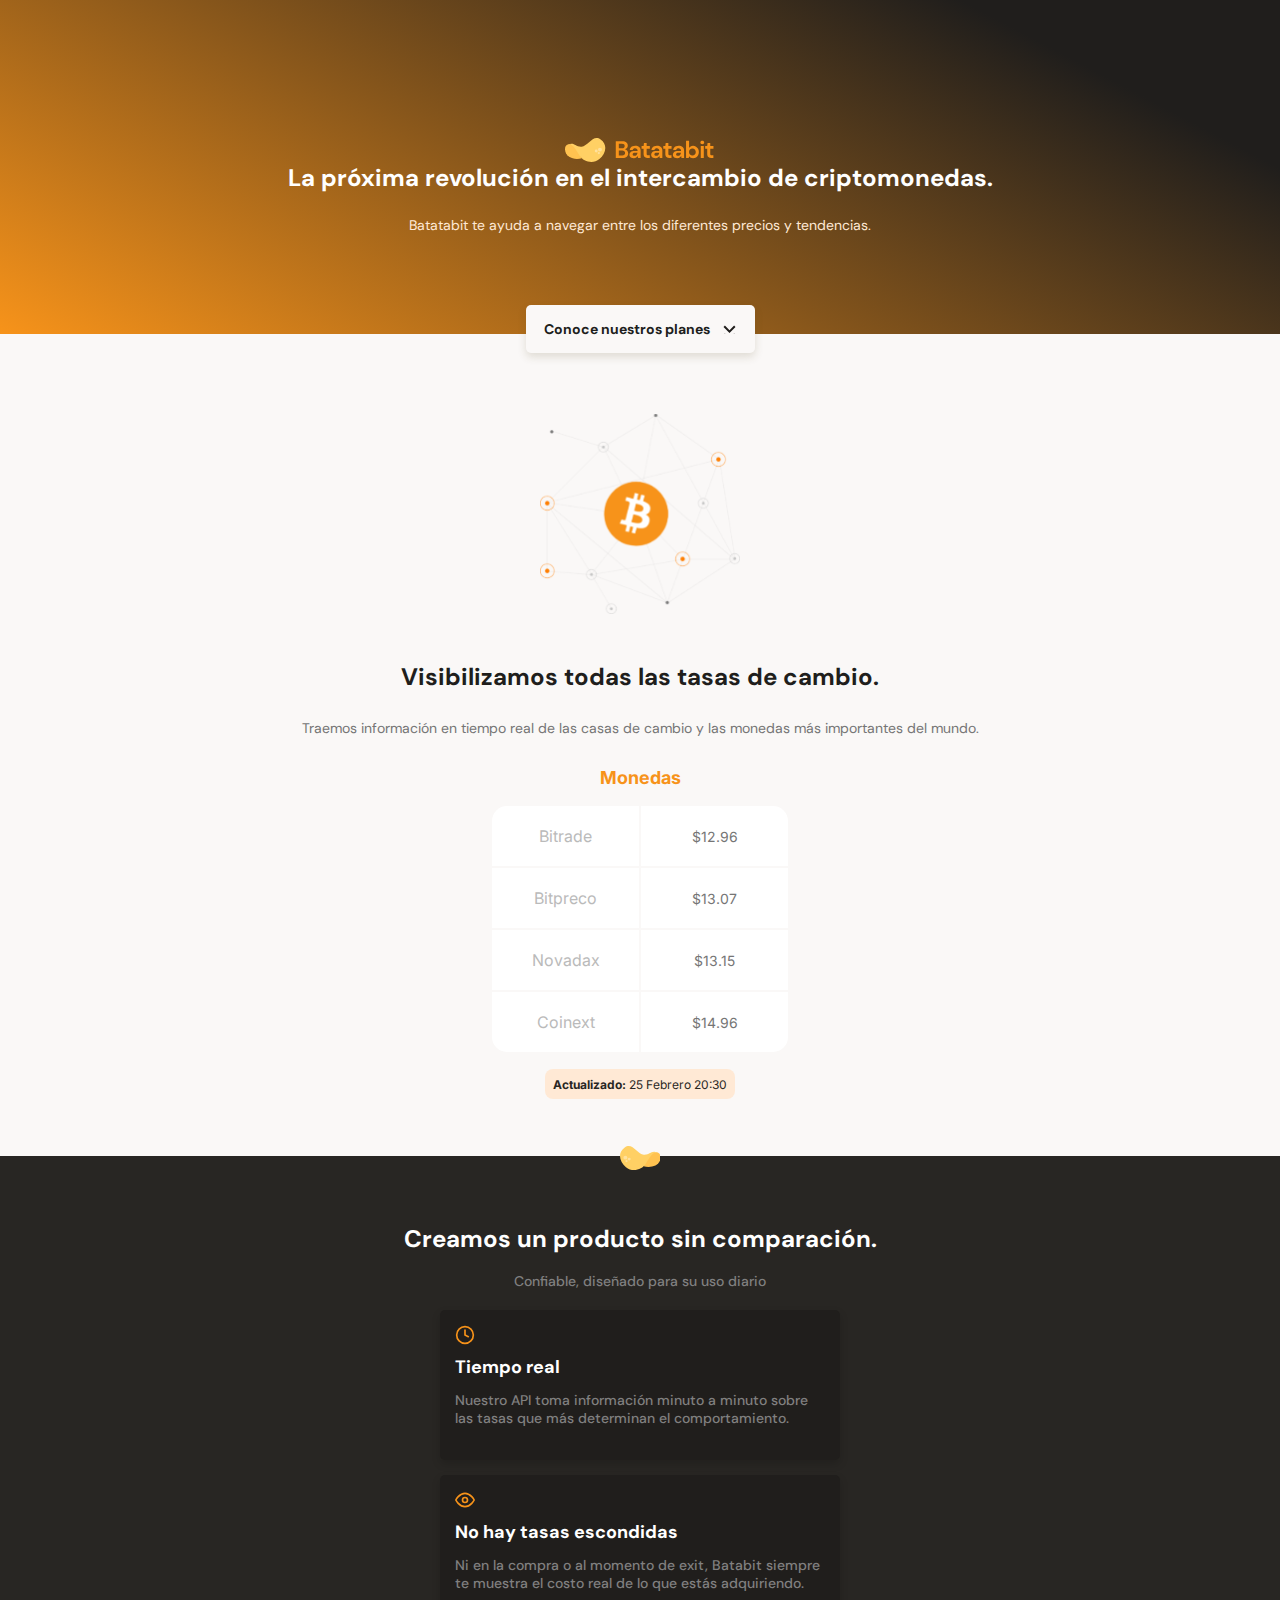
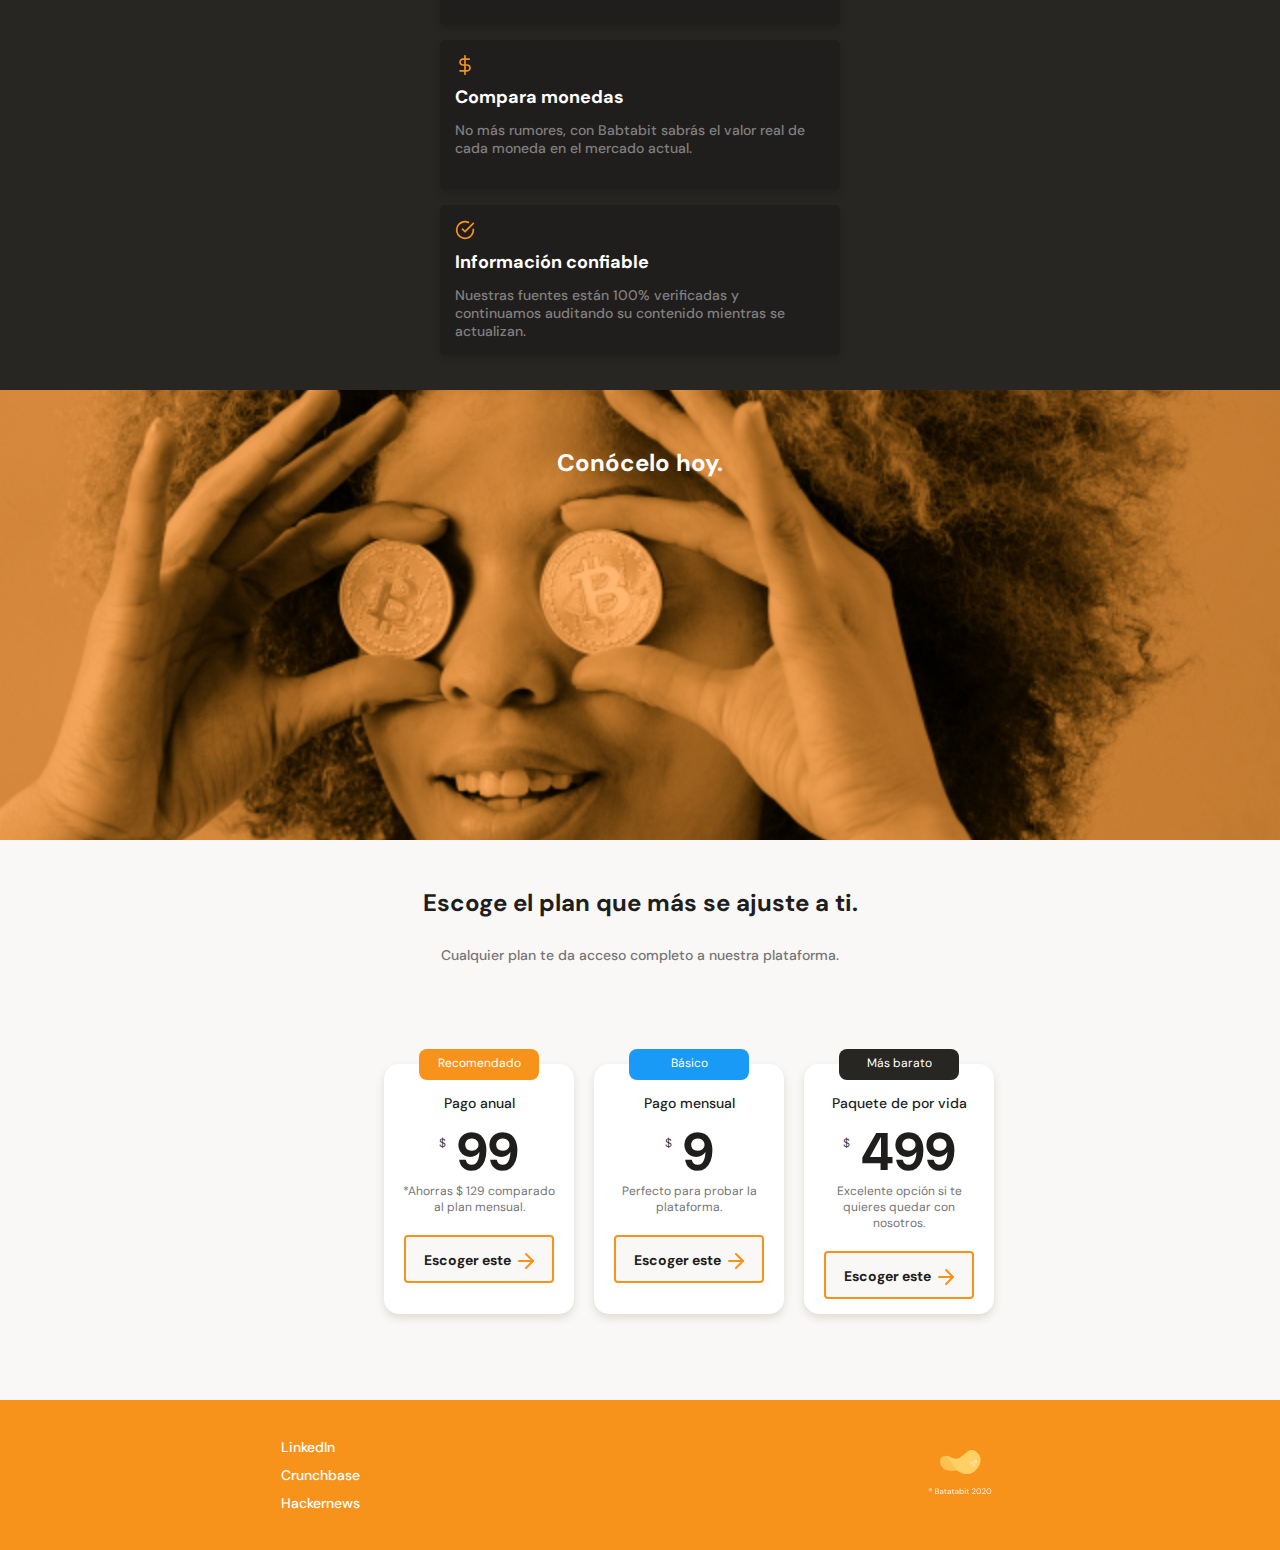
==== index.html @ 195120f0 "first commit" ====
<!DOCTYPE html>
<html lang="es">
<head>
    <meta charset="UTF-8">
    <meta http-equiv="X-UA-Compatible" content="IE=edge">
    <meta name="viewport" content="width=device-width, initial-scale=1.0">
    <title>BataBit</title>
    <link rel="preconnect" href="https://fonts.googleapis.com">
    <link rel="preconnect" href="https://fonts.gstatic.com" crossorigin>
    <link href="https://fonts.googleapis.com/css2?family=DM+Sans:wght@400;500;700&family=Inter:wght@300;500&display=swap" rel="stylesheet">
    <link rel="stylesheet" href="style.css">
</head>
<body>
    <header>
        
        <div class="header--title-container">
            <img src="./assets/imgs/logo.svg" alt="Logo de BataBit">
            <h1>La próxima revolución en el intercambio de criptomonedas.	</h1>
            <p>Batatabit te ayuda a navegar entre los diferentes precios y tendencias.</p>
            <a href="#planes" class="header--button"
                >Conoce nuestros planes <span></span>
            </a>
        </div>
    </header>
    <main>
        <section class="main-exchange-container">
            <div class="backgroundImg"></div>
            <div class="main-exchange-container--title">
                <h2>Visibilizamos todas las tasas de cambio.</h2>
                <p>Traemos información en tiempo real de las casas de cambio y las monedas más importantes del mundo.</p>
            </div>
            <section class="main-tables-container">
                <div class="main-currency-table">
                    <p class="currency-table--title">Monedas</p>
                    <div class="currency-table--container">
                        <table>
                            <tr>
                                <td class="table__top-left">Bitrade</td>
                                <td class="table__top-right table__right">$12.96 <span></span></td>
                            </tr>
                            <tr>
                                <td>Bitpreco</td>
                                <td class="table__right">$13.07<span></span></td>
                            </tr>
                            <tr>
                                <td>Novadax</td>
                                <td class="table__right">$13.15 <span></span></td>
                            </tr>
                            <tr>
                                <td class="table__bottom-left">Coinext</td>
                                <td class="table__bottom-right table__right">$14.96 <span></span></td>
                            </tr>
                        </table>
                    </div>
                    <div class="currency-table--date">
                        <p> <b>Actualizado:</b> 25 Febrero 20:30</p>
                    </div>
                </div>
            </section>
        </section>
        <section class="main-product-detail">
            <span class="product-detail--batata-logo"></span>
            <div class="product-detail--title">
                <h2>Creamos un producto sin comparación.</h2>
                <p>Confiable, diseñado para su uso diario</p>
            </div>
            <section class="product-cards--container">
                <article class="product-detail--card">
                    <span class="product-detail--icon clock"></span>
                    <p class="product--card-title">Tiempo real</p>
                    <p class="product--card-body">Nuestro API toma información minuto a minuto sobre las tasas que más determinan el comportamiento.</p>
                </article>
                <article class="product-detail--card">
                    <span class="product-detail--icon eye"></span>
                    <p class="product--card-title">No hay tasas escondidas</p>
                    <p class="product--card-body">Ni en la compra o al momento de exit, Batabit siempre te muestra el costo	real de lo que estás adquiriendo.</p>
                </article>
                <article class="product-detail--card">
                    <span class="product-detail--icon dollar"></span>
                    <p class="product--card-title">Compara monedas	
                    </p>
                    <p class="product--card-body">No más rumores, con Babtabit sabrás el valor real de cada moneda en el mercado actual.</p>
                </article>
                <article class="product-detail--card">
                    <span class="product-detail--icon check"></span>
                    <p class="product--card-title">Información confiable</p>
                    <p class="product--card-body">Nuestras fuentes están 100% verificadas y continuamos auditando su contenido mientras se actualizan.</p>
                </article>
            </section>
        </section>
        <section class="bitcoin-img-container">
            <h2>Conócelo hoy.</h2>
        </section>
        <section id="planes" class="main-plans-container">
            <div class="plans--title">
                <h2>Escoge el plan que más se ajuste a ti.</h2>
                <p>Cualquier plan te da acceso completo a nuestra plataforma.</p>
            </div>
            <section class="plans-container--slider">
                <article class="plans-container--card left-card">
                    <p class="kind-plan recommended">Recomendado</p>
                    <div class="plan-info-container">
                        <h3 class="plan-card--title">Pago anual</h3>
                        <p class="plan-card--price"><span>$</span> 99</p>
                        <p class="plan-card--saving">*Ahorras $ 129 comparado al plan mensual.</p>
                        <button class="plan-card--ca">Escoger este <span></span></button>
                    </div>
                </article>
                <article class="plans-container--card">
                    <p class="kind-plan basic">Básico</p>
                    <div class="plan-info-container">
                        <h3 class="plan-card--title">Pago mensual</h3>
                        <p class="plan-card--price"><span>$</span> 9</p>
                        <p class="plan-card--saving">Perfecto para probar la plataforma.</p>
                        <button class="plan-card--ca">Escoger este <span></span></button>
                    </div>
                </article>
                <article class="plans-container--card right-card">
                    <p class="kind-plan lifelong">Más barato</p>
                    <div class="plan-info-container">
                        <h3 class="plan-card--title">Paquete de por vida</h3>
                        <p class="plan-card--price"><span>$</span> 499</p>
                        <p class="plan-card--saving">Excelente opción si te quieres quedar con nosotros.</p>
                        <button class="plan-card--ca">Escoger este <span></span></button>
                    </div>
                </article>
            </section>
        </section>
    </main>
    <footer>
        <section class="left">
            <ul>
                <li><a href="#">LinkedIn</a></li>
                <li><a href="#">Crunchbase</a></li>
                <li><a href="#">Hackernews</a></li>
            </ul>
        </section>
        <section class="right">
            <img src="./assets/imgs/logo-footer.svg" alt="Logo de Batatabit 2023">
        </section>
    </footer>
</body>
</html>
---- style.css ----
/*
1. Posicionamiento
2. Modelo de caja
3. Tipografia
4. Tema visual
5. Miscelaneos
*/

:root{
    /* Colores */
    --bitcoin-orange: #f7931a;
    --soft-orange: #ffe9d5;
    --secondary-blue: #1a9af7;
    --soft-blue: #e7f5ff;
    --warm-black: #282623;
    --black: #201e1c;
    --grey: #bababa;
    --off-white: #faf8f7;
    --just-white: #fff;
}

*{
    box-sizing: border-box;
    margin: 0;
    padding: 0;
}
html{
    font-size: 62.5%;
    font-family: "DM Sans", sans-serif;
}
header{
    position: relative;
    display: flex;
    flex-direction: column;
    justify-content: center;
    width: 100%;
    min-width: 320px;
    height: 334px;
    text-align: center;
    background: linear-gradient(207.8deg, #201E1C 16.69%, #F7931A 100%);
}
header img{
    width: 150px;
    height: 24px;
    margin-top: 60px;
    align-self: center;
}

.header--title-container{
    width: 90%;
    min-width: 288px;
    max-width: 900px;
    height: 218px;
    margin-top: 40px;
    text-align: center;
    align-self: center;
}

.header--title-container h1{
    font-size: 2.4rem;
    font-weight: bold;
    line-height: 2.6rem;
    color: var(--just-white)
}

.header--title-container p{
    margin-top: 25px;
    font-size: 1.4rem;
    font-weight: 500px;
    line-height: 1.8rem;
    color: var(--soft-orange);
}

.header--title-container .header--button{
    position: absolute;
    left: calc(50% - 114.5px);
    top: 270px;
    display: block;
    margin-top: 35px;
    padding: 15px;
    width: 229px;
    height: 48px;
    background-color: var(--off-white);
    /* Sombras */
    box-shadow: 0px 4px 8px rgba(89,73,30,0.16);
    border: none;
    border-radius: 5px;
    font-size: 1.4rem;
    font-weight: bold;
    text-decoration: none;
    color: var(--black);
}

.header--button span{
    display: inline-block;
    width: 13px;
    height: 9px;
    margin-left: 10px;
    background-image: url('./assets/icons/down-arrow.svg');
}

main{
    width: 100%;
    height: auto;
    background-color: var(--off-white);
    min-width: 320px;
}

.main-exchange-container{
    width: 100%;
    height: auto;
    padding-top: 80px;
    padding-bottom: 30px;
    text-align: center;
}

.main-exchange-container--title{
    width: 90%;
    min-width: 288px;
    max-width: 900px;
    margin: 0 auto;
}
.main-exchange-container .backgroundImg{
    width: 200px;
    height: 200px;
    margin: 0 auto;
    margin-bottom: 50px;
    background-image: url(./assets/imgs/bitcoin.svg);
    background-size: cover;
    background-position: center;
    background-repeat: no-repeat;
}

.main-exchange-container h2{
    margin-bottom: 30px;
    font-size: 2.4rem;
    font-weight: bold;
    line-height: 2.6rem;
    color: var(--black);
}

.main-exchange-container p{
    margin-bottom: 30px;
    font-size: 1.4rem;
    font-weight: 500px;
    line-height: 1.6rem;
    color: #757575;
}

.main-currency-table{
    width: 70%;
    min-width: 235px;
    max-width: 500px;
    height: 360px;
    margin: 0 auto;
    font-family: "Inter",sans-serif;
}
.main-currency-table .currency-table--title{
    margin-bottom: 15px;
    font-size: 1.8rem;
    font-weight: bold;
    line-height: 2.3rem;
    color: var(--bitcoin-orange);
}
.currency-table--container{
    width: 90%;
    min-width: 230px;
    max-width: 300px;
    height: 250px;
    margin: 0 auto;
}

.currency-table--container table{
    width: 100%;
    height: 100%;
}
.currency-table--container td{
    width: 50%;
    font-size: 1.6rem;
    font-weight: 500px;
    line-height: 1.9rem;
    color: var(--grey);
    background-color: var(--just-white);
}

.currency-table--container .table__top-left{
    border-radius: 15px 0 0 0;
}
.currency-table--container .table__top-right{
    border-radius: 0 15px 0 0;
}
.currency-table--container .table__bottom-left{
    border-radius: 0 0 0 15px;
}
.currency-table--container .table__bottom-right{
    border-radius: 0 0 15px 0;
}

.currency-table--container .table__right{
    font-size: 1.4rem;
    font-weight: normal;
    line-height: 1.7rem;
    color: #757575;
}

.currency-table--container .down{
    display: inline-block;
    width: 15px;
    height: 15px;
    margin-left: 10px;
    background-image: url(./assets/icons/trending-down.svg);
    background-size: cover;
    background-position: center;
    background-repeat: no-repeat;
}

.currency-table--container .up{
    display: inline-block;
    width: 15px;
    height: 15px;
    margin-left: 10px;
    background-image: url(./assets/icons/trending-up.svg);
    background-size: cover;
    background-position: center;
    background-repeat: no-repeat;
}

.currency-table--date{
    width: max-content;
    height: 30px;
    margin: 15px auto 0;
    padding: 8px;
    background-color: var(--soft-orange);
    border-radius: 8px;
}

.currency-table--date p{
    font-size: 1.2rem;
    line-height: 1.5rem;
    color: var(--warm-black);
    
}

.main-product-detail{
    position: relative;
    width: 100%;
    min-width: 320px;
    height: auto;
    padding: 20px 10px;
    background-color: var(--warm-black);
}

.product-detail--batata-logo{
    position: absolute;
    width: 40px;
    height: 25px;
    top: -10px;
    left: calc(50% - 20px);
    background-image: url(./assets/icons/batata.svg);

}

.product-detail--title{
    width: 90%;
    min-width: 288px;
    height: auto;
    margin: 0 auto;
    margin-top: 50px;
    text-align: center;
}

.product-detail--title h2{
    margin-bottom: 20px;
    font-size: 2.4rem;
    font-weight: bold;
    line-height: 2.6rem;
    color: var(--just-white);
}

.product-detail--title p{
    margin-bottom: 20px;
    font-size: 1.4rem;
    font-weight: 500;
    line-height: 1.8rem;
    color: #808080;
}

.product-detail--card{
    width: 90%;
    min-width: 288px;
    max-width: 400px;
    height: 150px;
    min-height: 150px;
    margin: 15px auto;
    padding: 15px;
    background-color: var(--black);
    border-radius: 5px;
    box-shadow: 0 4px 8px rgba(0, 0, 0, 0.16);
}


.product-detail--icon{
    display: inline-block;
    width: 20px;
    height: 20px;
    margin-bottom: 10px;
    background-size: cover;
    background-position: center;
    background-repeat: no-repeat;
}
.product-detail--card .clock{
    background-image: url(./assets/icons/clock.svg);
}
.product-detail--card .eye{
    background-image: url(./assets/icons/eye.svg);
}
.product-detail--card .dollar{
    background-image: url(./assets/icons/dollar-sign.svg);
 }
.product-detail--card .check{
    background-image: url(./assets/icons/check-circle.svg);
 }

.product--card-title{
    margin-bottom: 15px;
    font-size: 1.8rem;
    font-weight: bold;
    line-height: 1.8rem;
    color: var(--just-white);
}
.product--card-body{
    font-size: 1.4rem;
    font-weight: 500;
    line-height: 1.8rem;
    color:#808080;
}

.bitcoin-img-container{
    width: 100%;
    min-width: 320px;
    height: 50vh;
    background-image: url(./assets/imgs/bitcoinbaby2x.jpg);
    background-position: center;
    background-size: cover;
    background-repeat: no-repeat;
    text-align: center;
}

.bitcoin-img-container h2{
    padding-top: 60px;
    font-size: 2.4rem;
    font-weight: bold;
    line-height: 2.6rem;
    color: var(--just-white);
} 

.main-plans-container{
    width: 100%;
    min-width: 320px;
    padding-bottom: 70px;
    text-align: center;
    /* background-color: var(--grey); */
}

.plans--title{
    width: 90%;
    min-width: 288px;
    height: auto;
    margin: 0 auto;
    margin-bottom: 50px;
}

.plans--title h2{
    padding-top: 50px;
    font-size: 2.4rem;
    font-weight: bold;
    line-height: 2.6rem;
    color: var(--black);
}

.plans--title p{
    padding-top: 30px;
    font-size: 1.4rem;
    font-weight: 500;
    line-height: 1.8rem;
    color: #757575
}

.plans-container--card{
    position: relative;
    scroll-snap-align: center;
    width: 70%;
    min-width: 190px;
    max-width: 300px;
    height: 250px;
    margin: 50px auto 0;
    padding: 0 15px;
    background-color: var(--just-white);
    border-radius: 15px;
    box-shadow: 0 4px 8px rgba(89, 73, 30, 0.16);
}

.kind-plan{
    position: absolute;
    width: 120px;
    height: 31px;
    padding: 6px;
    top: -15px;
    left: calc(50% - 60px);
    font-size: 1.2rem;
    border-radius: 8px;
    color: var(--just-white);
}
.right-card{
    margin-right: 30%;
}
.left-card{
    margin-left: 30%;
}
.recommended{
    background-color: var(--bitcoin-orange);
}
.basic{
    background-color: var(--secondary-blue);
}
.lifelong{
    background-color: var(--warm-black);
}

.plan-card--title{
    padding-top: 30px;
    font-size: 1.4rem;
    font-weight: 500;
    line-height: 1.8rem;
    color: var(--black);
}

.plan-card--price{
    padding: 5px 0;
    font-size: 5.3rem;
    font-weight: bold;
    line-height: 5.3rem;
    color: var(--black);
}

.plan-card--price span{
    font-size: 1.2rem;
    font-weight: 300;
    vertical-align: text-top;
}

.plan-card--saving{
    font-size: 1.2rem;
    color: #757575;
}

.plan-card--ca{
    width: 150px;
    height: 48px;
    margin-top: 20px;
    background-color: #faf8f7;
    border: 2px solid var(--bitcoin-orange);
    border-radius: 4px;
    font-family: "DM Sans", sans-serif;
    font-size: 1.4rem;
    font-weight: bold;
    line-height: 1.8rem;
    color: var(--black);
}

.plan-card--ca span{
    display: inline-block;
    width: 20px;
    height: 20px;
    background-image: url(./assets/icons/orange-right-arrow.svg);
    vertical-align: text-bottom;

}

.plans-container--slider{
    display: flex;
    gap: 20px;
    height: 316px;
    overflow-x: scroll;
    overscroll-behavior-x: contain;
    scroll-snap-type: x proximity;

}

footer{
    display: flex;
    width: 100%;
    height: 150px;
    background-color: var(--bitcoin-orange);
}

footer section{
    display: flex;
    width: 50%;
    justify-content: center;
    align-items: center;
}

footer .left ul{
    font-size: 1.4rem;
    font-weight: 500;
    line-height: 1.8rem;
    list-style: none;
}

.left li{
    margin: 10px 0;
}

.left a{
    text-decoration: none;
    color: var(--just-white);
}
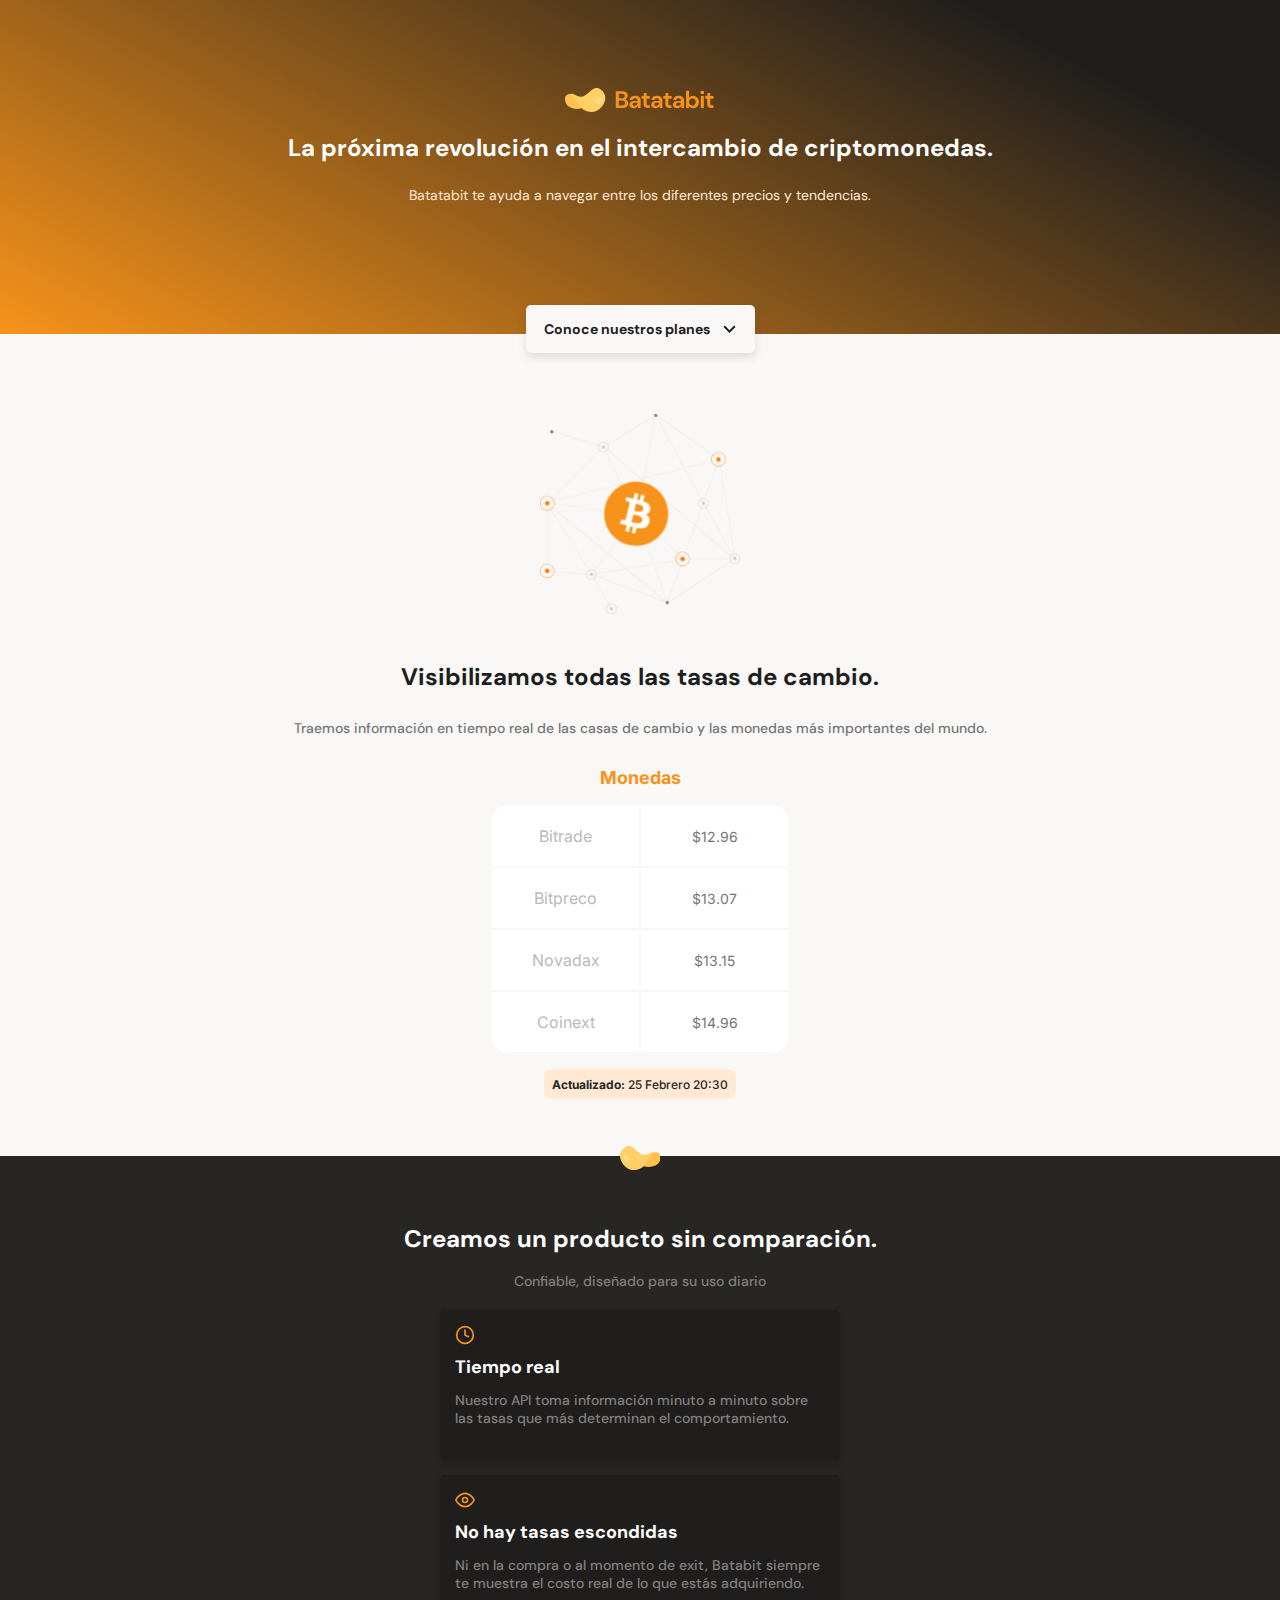
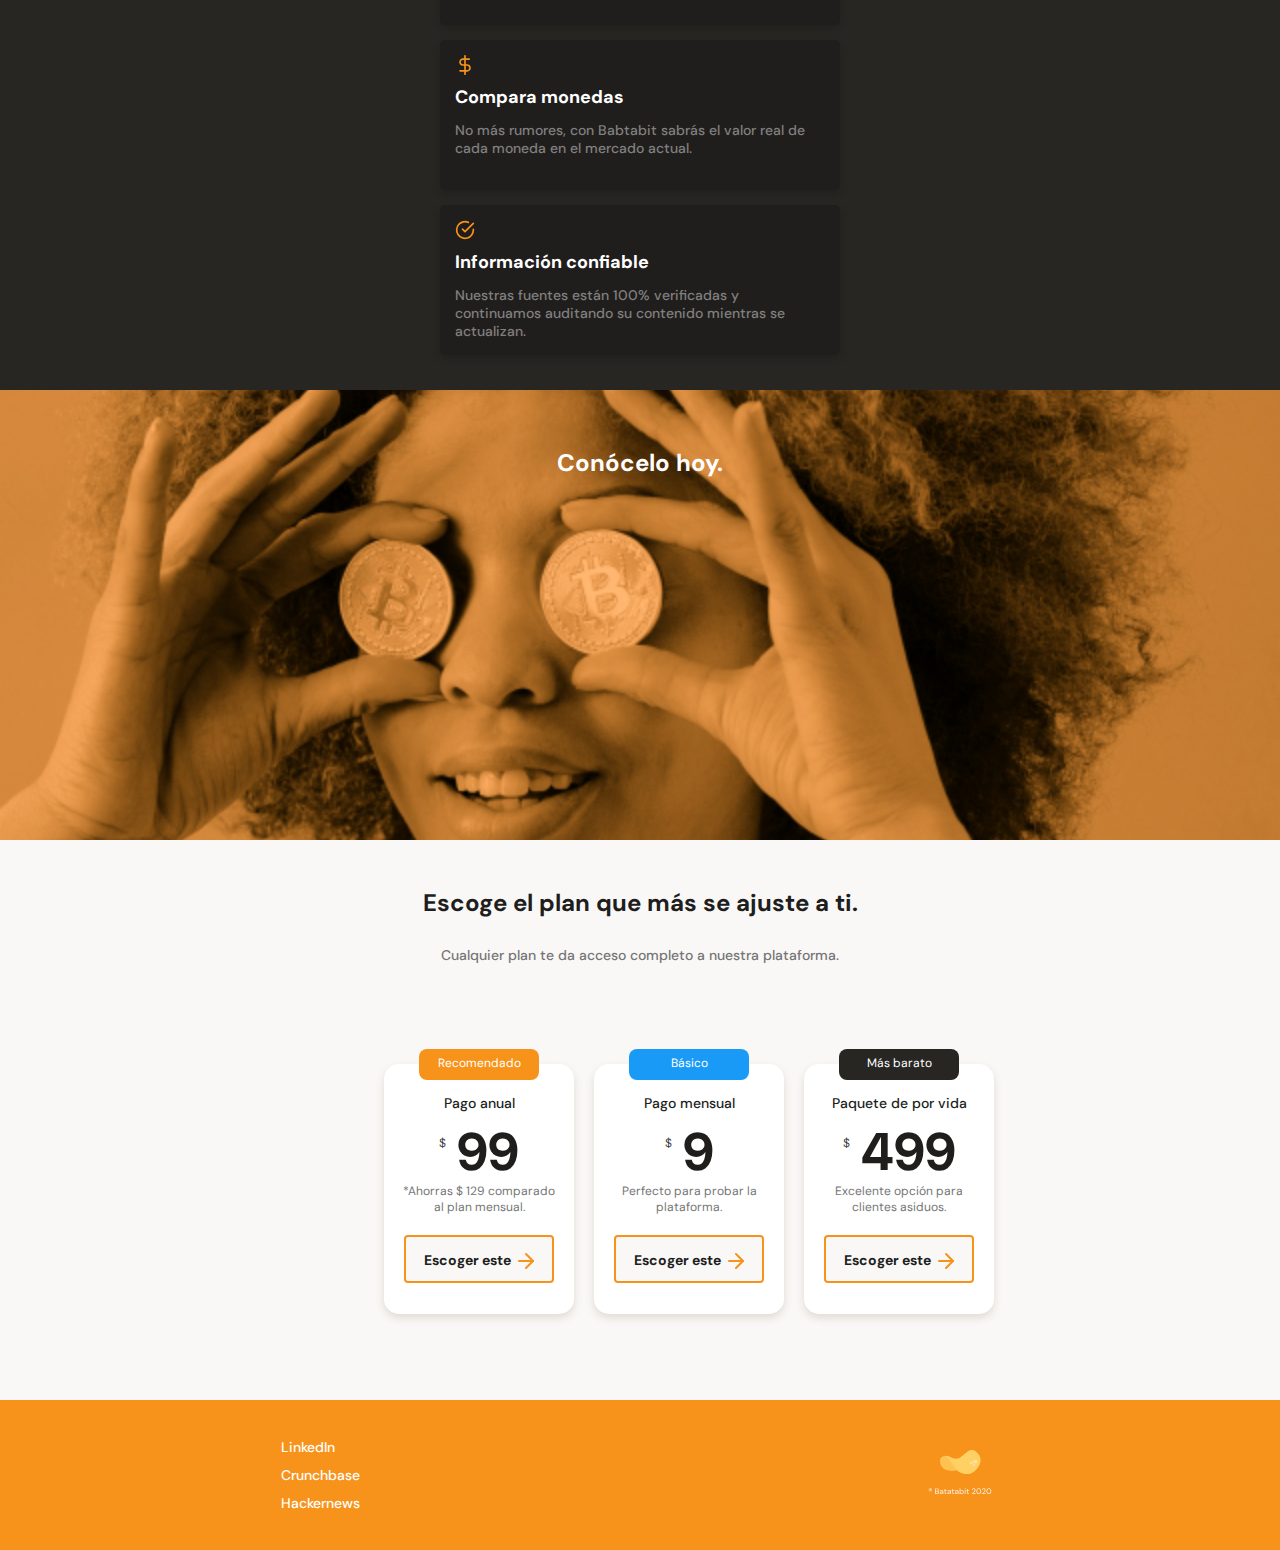
==== commit 3581ffb6: "Cambios" ====
--- a/index.html
+++ b/index.html
@@ -111,7 +111,8 @@
                     <div class="plan-info-container">
                         <h3 class="plan-card--title">Pago mensual</h3>
                         <p class="plan-card--price"><span>$</span> 9</p>
-                        <p class="plan-card--saving">Perfecto para probar la plataforma.</p>
+                        <p class="plan-card--saving">Perfecto para probar la plataforma.
+                        </p>
                         <button class="plan-card--ca">Escoger este <span></span></button>
                     </div>
                 </article>
@@ -120,7 +121,7 @@
                     <div class="plan-info-container">
                         <h3 class="plan-card--title">Paquete de por vida</h3>
                         <p class="plan-card--price"><span>$</span> 499</p>
-                        <p class="plan-card--saving">Excelente opción si te quieres quedar con nosotros.</p>
+                        <p class="plan-card--saving">Excelente opción para clientes asiduos.</p>
                         <button class="plan-card--ca">Escoger este <span></span></button>
                     </div>
                 </article>
--- a/style.css
+++ b/style.css
@@ -42,7 +42,7 @@
 header img{
     width: 150px;
     height: 24px;
-    margin-top: 60px;
+    margin-bottom: 20px;
     align-self: center;
 }
 
@@ -51,7 +51,7 @@
     min-width: 288px;
     max-width: 900px;
     height: 218px;
-    margin-top: 40px;
+    margin-top: 60px;
     text-align: center;
     align-self: center;
 }
@@ -69,6 +69,8 @@
     font-weight: 500px;
     line-height: 1.8rem;
     color: var(--soft-orange);
+    /* margin-bottom: 10px; */
+    /* padding: 15px; */
 }
 
 .header--title-container .header--button{
@@ -142,7 +144,7 @@
 .main-exchange-container p{
     margin-bottom: 30px;
     font-size: 1.4rem;
-    font-weight: 500px;
+    font-weight: 500;
     line-height: 1.6rem;
     color: #757575;
 }
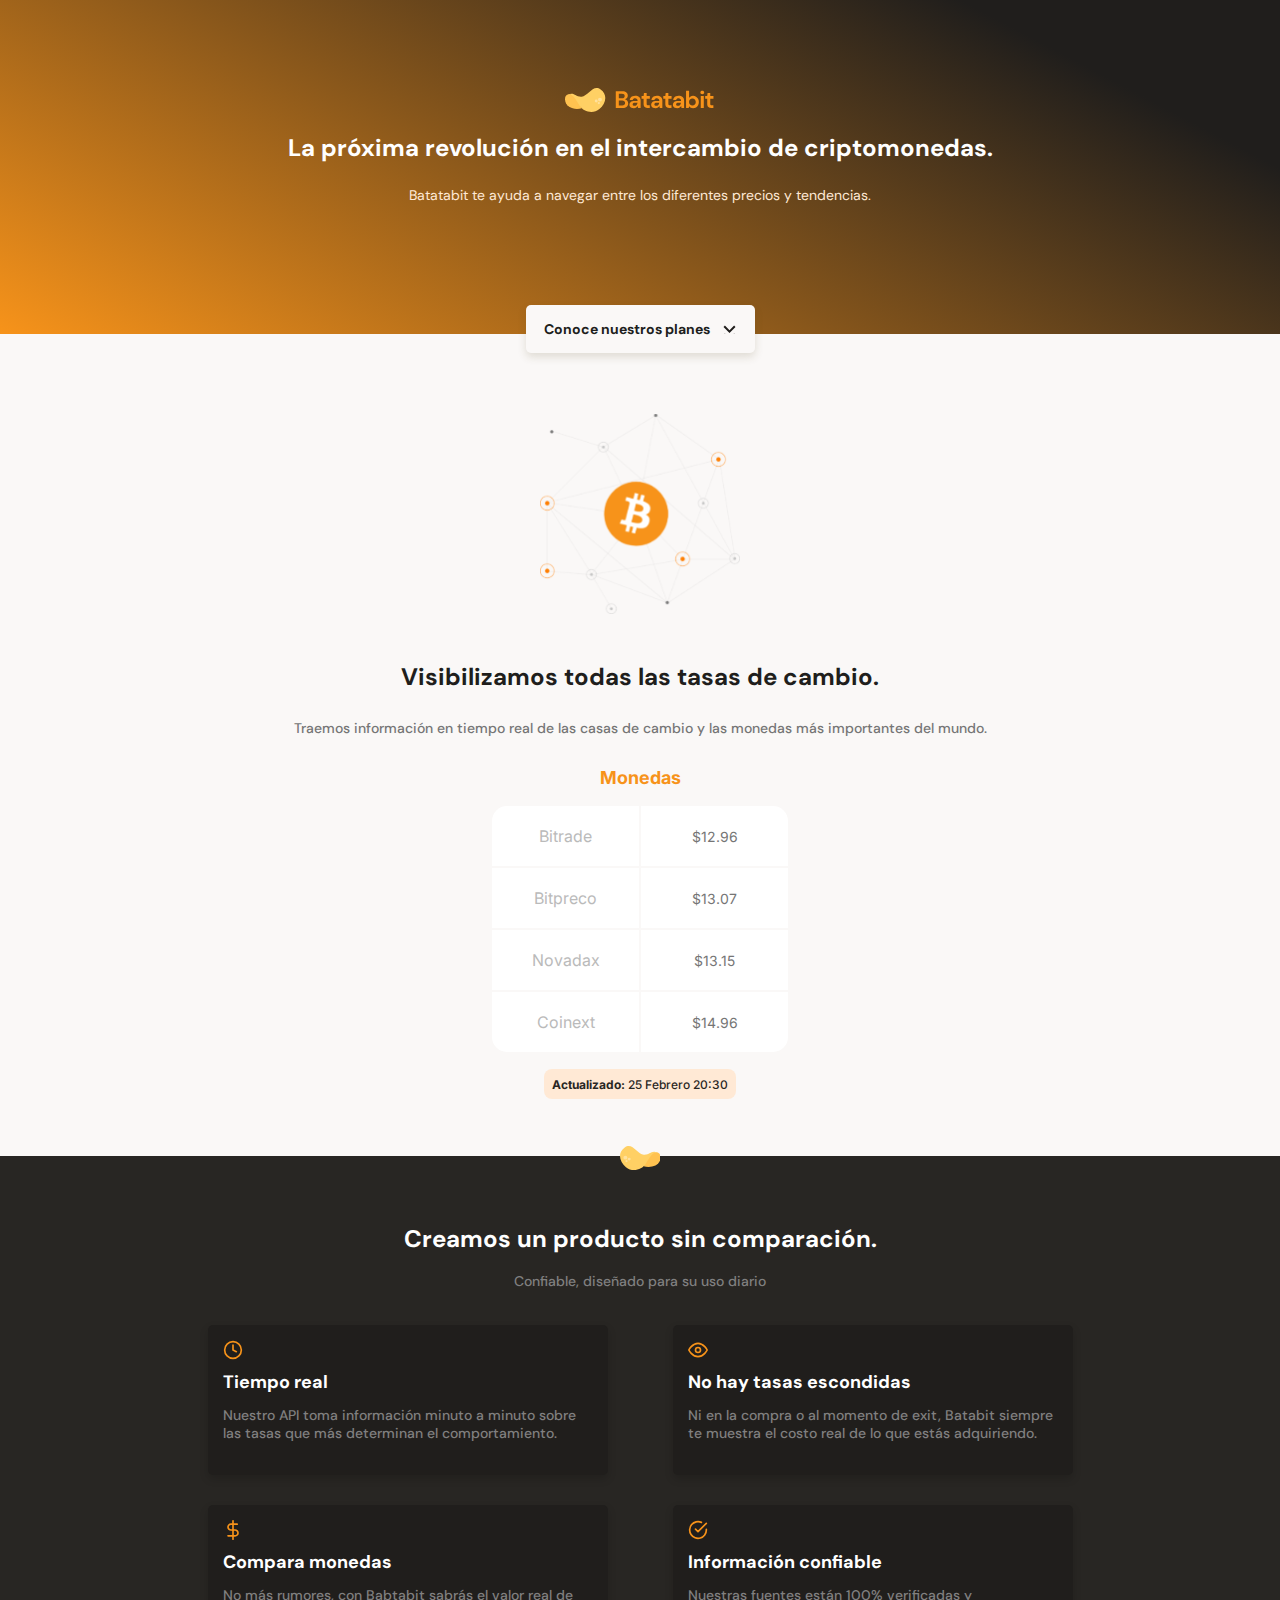
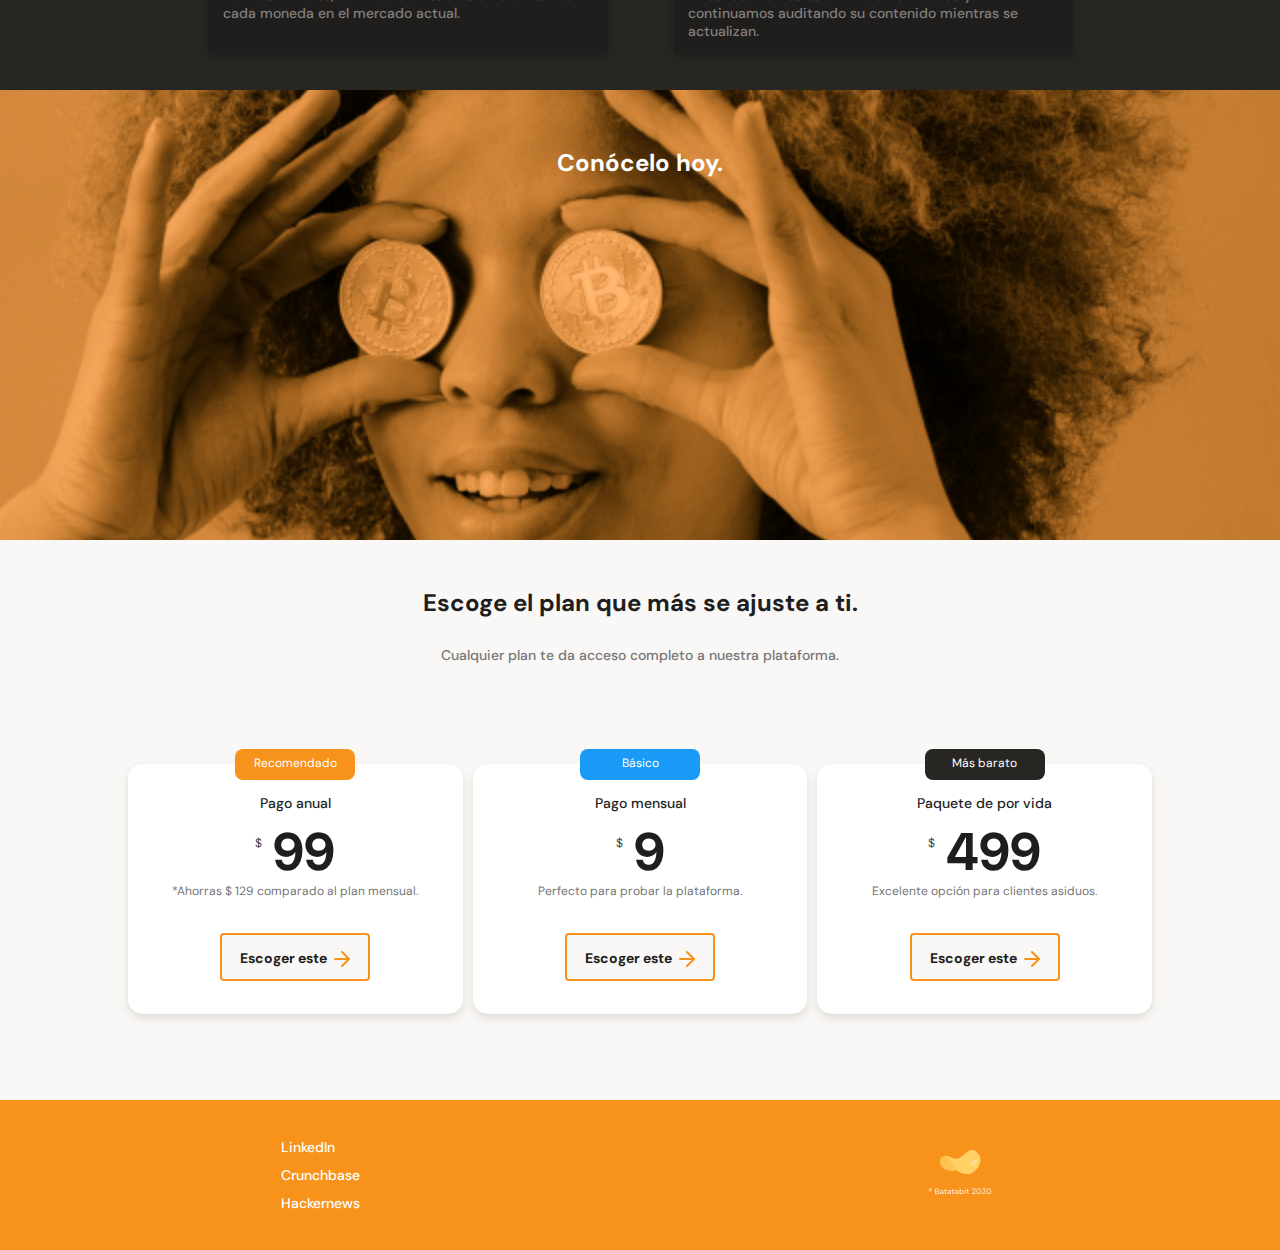
==== commit 5d29dc40: "Agrego media queries" ====
--- a/index.html
+++ b/index.html
@@ -9,6 +9,10 @@
     <link rel="preconnect" href="https://fonts.gstatic.com" crossorigin>
     <link href="https://fonts.googleapis.com/css2?family=DM+Sans:wght@400;500;700&family=Inter:wght@300;500&display=swap" rel="stylesheet">
     <link rel="stylesheet" href="style.css">
+    <link rel="stylesheet" href="./css/tablet.css" media="(min-width: 930px)">
+    <link rel="shortcut icon" href="./assets/icons/batata.svg">
+
+    
 </head>
 <body>
     <header>
--- a/style.css
+++ b/style.css
@@ -454,6 +454,7 @@
 .plan-card--saving{
     font-size: 1.2rem;
     color: #757575;
+    min-height: 30px;
 }
 
 .plan-card--ca{
--- a/css/tablet.css
+++ b/css/tablet.css
@@ -0,0 +1,30 @@
+.main-tables-container{
+    display: flex;
+    width: 930px;
+    margin: 0 auto;
+}
+
+.product-cards--container{
+    display: flex;
+    flex-wrap: wrap;
+    width: 930px;
+    margin: 0 auto;
+}
+
+.plans-container--slider{
+    justify-content: center;
+    gap: 10px;
+}
+
+.plans-container--card{
+    max-width: 350px;
+    width: 80%;
+
+}
+
+.right-card{
+    margin-right: 10%;
+}
+.left-card{
+    margin-left: 10%;
+}